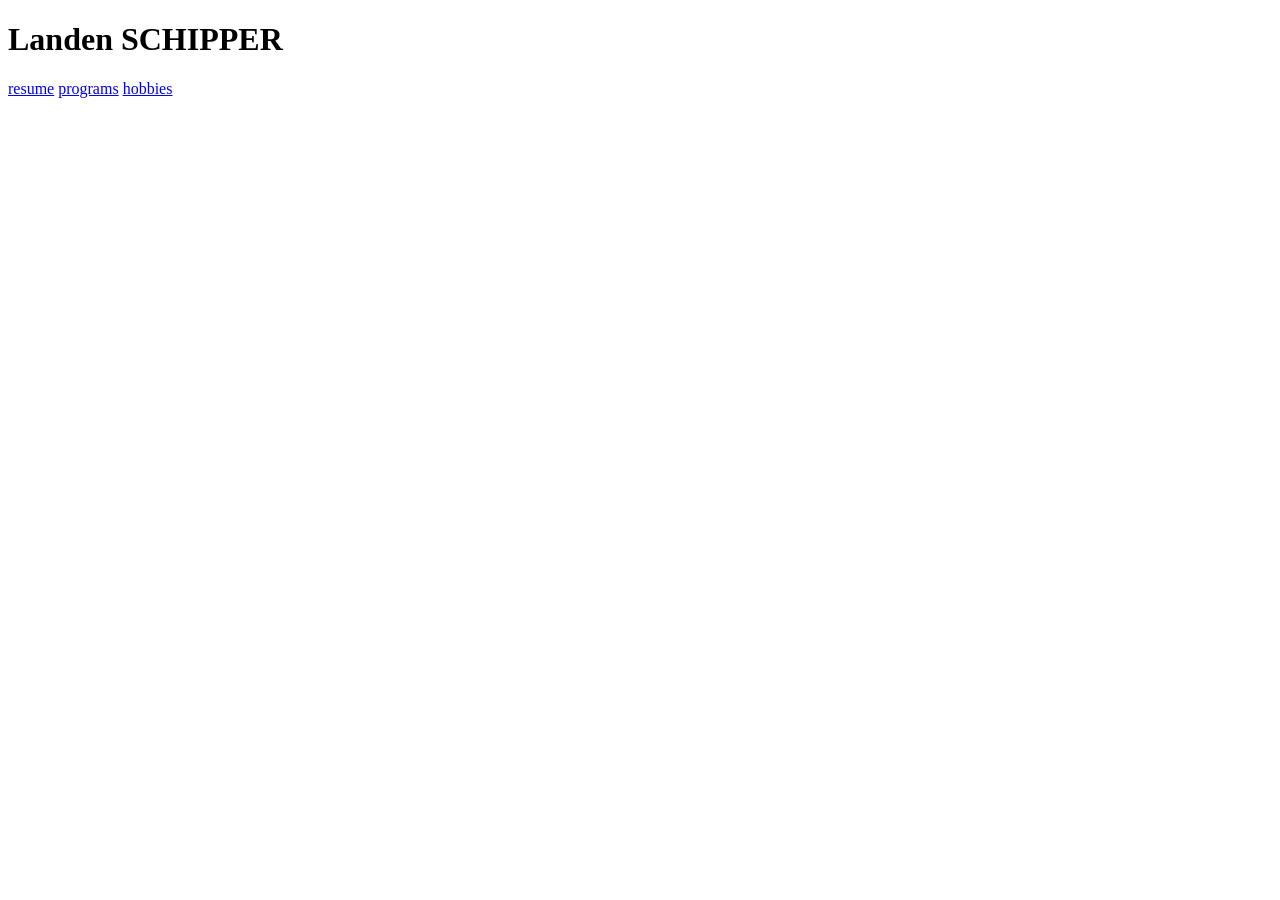
==== index.html @ ecf596b9 "finsihed" ====
<!DOCTYPE html>
<html>
    <head>
        <title>Landen SCHIPPER </title>
    </head>   
    <body> 
        <h1>Landen SCHIPPER </h1>
        <a href = "resume.html"> resume</a>
        <a href = "programs.html"> programs</a>
        <a href = "hobbies.html"> hobbies</a>
    </body>





</html>
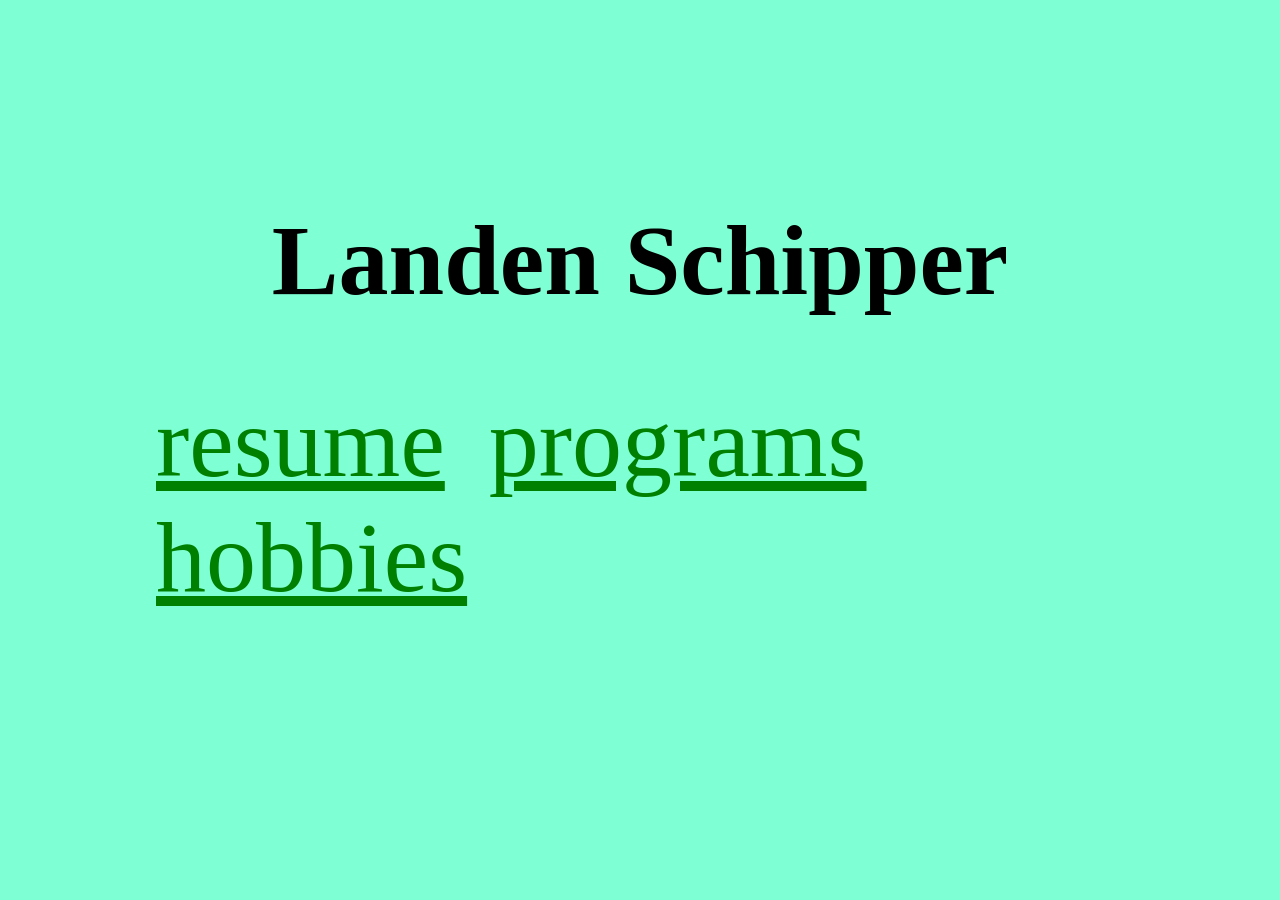
==== commit 888e6de7: "almost done" ====
--- a/index.html
+++ b/index.html
@@ -1,10 +1,25 @@
 <!DOCTYPE html>
 <html>
     <head>
+        <link rel="stylesheet" href="style.css">
+        <style>
+        
+            a:link {
+    color: green;
+    background-color: transparent;
+    text-decoration: underline;
+    font-size: 100px;
+    text-align: center;
+    ;padding: 10px;
+    margin: 10px;
+    }
+        </style>
+
         <title>Landen SCHIPPER </title>
     </head>   
-    <body> 
-        <h1>Landen SCHIPPER </h1>
+    <body style="background-color: aquamarine; ; padding: 10%;"> 
+        <h1 style="text-align: center;font-size: 100px;font-family: 'Times New Roman', Times, serif;">Landen Schipper </h1>
+        <tr>
         <a href = "resume.html"> resume</a>
         <a href = "programs.html"> programs</a>
         <a href = "hobbies.html"> hobbies</a>
--- a/style.css
+++ b/style.css
@@ -0,0 +1,45 @@
+h1{text-align: center;
+    font-family: wingdings;
+    font-size: 150;}
+
+    a:link {
+        color: green;
+        background-color: transparent;
+        text-decoration: underline;
+        font-size: 100px;
+        text-align: center;
+        ;padding: 10px;
+        margin: 10px;
+        }
+a:visited{
+    color: pink;
+    background-color: transparent;
+    text-decoration: underline;
+    }
+.program{margin:30%;
+color:bisque;
+font-size: 200;}
+
+
+#special{ color:aquamarine;
+text-decoration: wavy;}
+.vscrolling_container { height: 100%; overflow: auto; }
+
+.border {
+    border: 1px solid black;
+ }
+ .margin {
+    margin: 5px;
+ }1
+ #one {
+    width: 100%;
+    height: 100%;
+ }
+ #two {
+    width: 100%;
+    height: 50px;
+ }
+ #three {
+    width: 100px;
+    height: 100%;
+ }
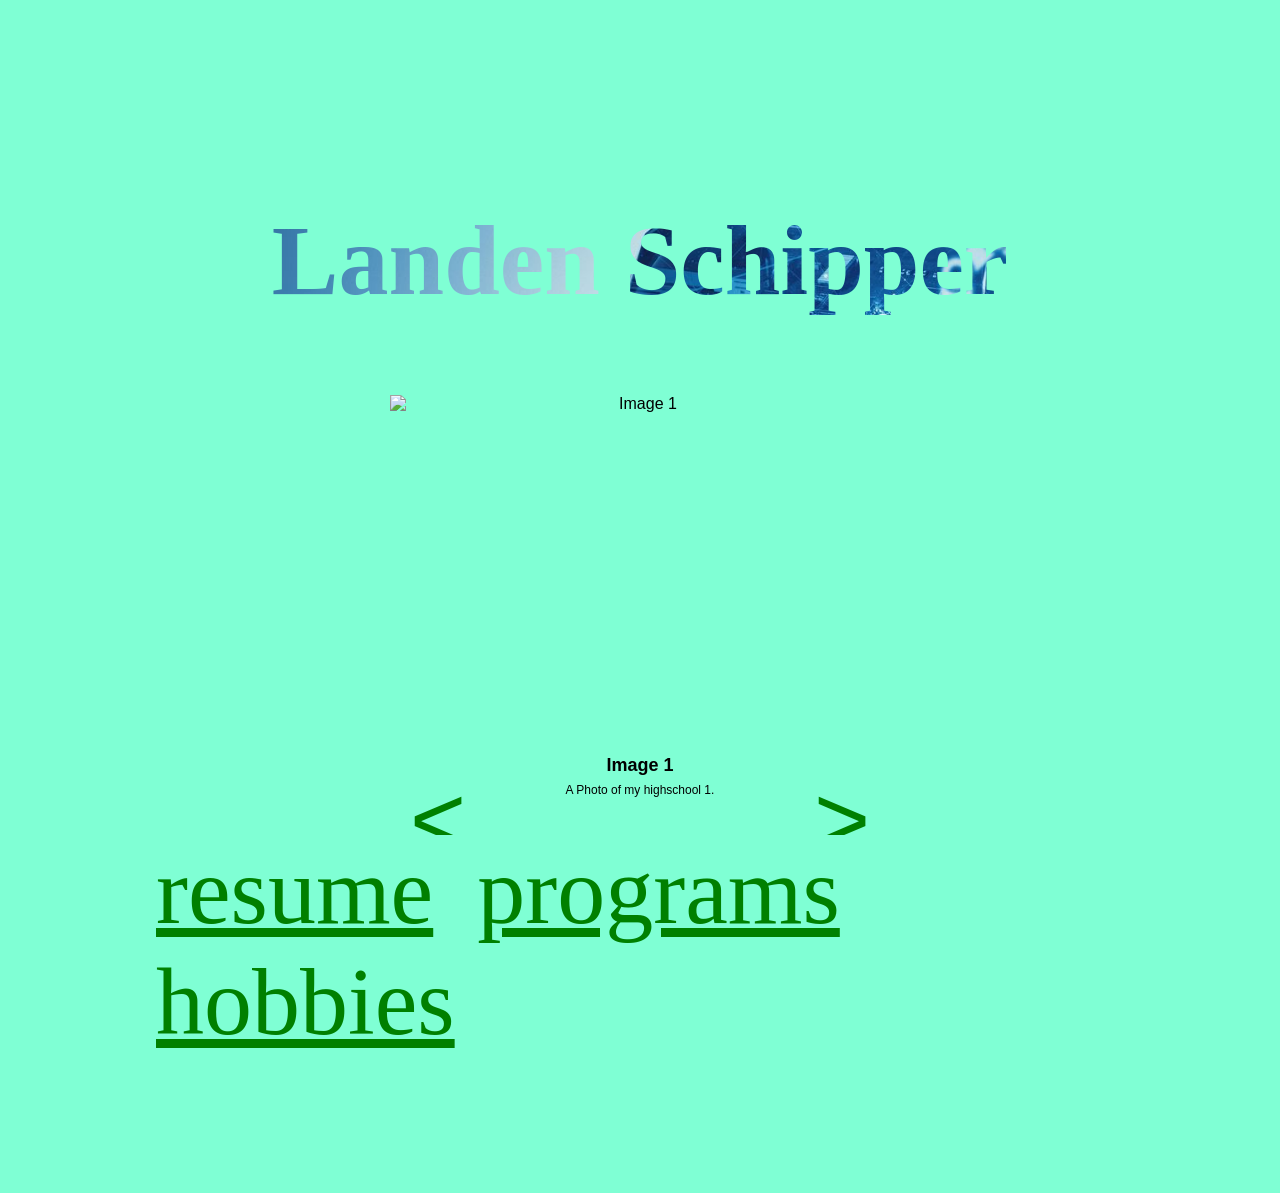
==== commit 618f2469: "FINISHED" ====
--- a/index.html
+++ b/index.html
@@ -3,12 +3,11 @@
     <head>
         <link rel="stylesheet" href="style.css">
         <style>
-        
             a:link {
     color: green;
     background-color: transparent;
     text-decoration: underline;
-    font-size: 100px;
+    font-size: 600%;
     text-align: center;
     ;padding: 10px;
     margin: 10px;
@@ -16,9 +15,38 @@
         </style>
 
         <title>Landen SCHIPPER </title>
+
     </head>   
     <body style="background-color: aquamarine; ; padding: 10%;"> 
-        <h1 style="text-align: center;font-size: 100px;font-family: 'Times New Roman', Times, serif;">Landen Schipper </h1>
+        <h1 style="text-align: center;
+        font-size: 100px;
+        font-family: 'Times New Roman', Times, serif;
+        background-image: url(mask.jpg);
+        background-size: cover;
+        background-clip: text;
+        -webkit-background-clip: text; 
+        color: transparent;"> Landen Schipper 
+         </h1>
+        <div id="gallerywrapper">
+            <div id="gallery">
+                <div id="pic1">
+                    <img src="https://www.austinisd.org/sites/default/files/schools/campus-images/AustinHS-6632.jpg" height="350" width="500" alt="Image 1">
+                    <a class="previous" href="#pic5">&lt;</a>
+                    <a class="next" href="#pic2">&gt;</a>
+                    <h3>Image 1</h3>
+                    <p>A Photo of my highschool 1.</p>
+                </div>
+                <div id="pic2">
+                    <img src="IMG_20240423_133915.jpg" height="350" width="500" alt="Image 2">
+                    <a class="previous" href="#pic1">&lt;</a>
+                    <a class="next" href="#pic3">&gt;</a>
+                    <h3>Image 2</h3>
+                    <p>A photo of me 2.</p>
+                </div>
+                
+            </div>
+        </div>
+        
         <tr>
         <a href = "resume.html"> resume</a>
         <a href = "programs.html"> programs</a>
--- a/style.css
+++ b/style.css
@@ -1,16 +1,16 @@
 h1{text-align: center;
-    font-family: wingdings;
+    font-family: sans-serif;
     font-size: 150;}
 
-    a:link {
-        color: green;
-        background-color: transparent;
-        text-decoration: underline;
-        font-size: 100px;
-        text-align: center;
-        ;padding: 10px;
-        margin: 10px;
-        }
+.link {
+   color: green;
+   background-color: transparent;
+   text-decoration: underline;
+   font-size: 100px;
+   text-align: center;
+   ;padding: 10px;
+   margin: 10px;
+   }
 a:visited{
     color: pink;
     background-color: transparent;
@@ -25,21 +25,111 @@
 text-decoration: wavy;}
 .vscrolling_container { height: 100%; overflow: auto; }
 
-.border {
-    border: 1px solid black;
+.div1 {
+   display: flex;
+   border: 1px solid #ccc;
+   padding: 1%;
+   margin: 1%;
+   box-shadow: inset 2px 5px 20px #555;
+   border-radius: 10;
+   background-color: rgb(231, 185, 129);
  }
- .margin {
-    margin: 5px;
- }1
- #one {
-    width: 100%;
-    height: 100%;
+
+ .div2 {
+   border: 1px solid #ccc;
+   padding: 2%;
+   background-color: rgb(92, 160, 254);
+   text-align: center;
+   margin: 1%;
+   width:48%;
+   color: rgb(201, 76, 76);
  }
- #two {
-    width: 100%;
-    height: 50px;
- }
- #three {
-    width: 100px;
-    height: 100%;
- }
+ #gallerywrapper {
+  width:640px;
+  height:450px;
+  margin:0 auto;
+  position:relative;
+  font-family:verdana, arial, sans-serif;
+} 
+
+#gallerywrapper #gallery {
+  position:absolute;
+  left:0;
+  top:0;
+  height:450px;
+  width:640px;
+  overflow:hidden;
+  text-align:center;
+} 
+
+#gallerywrapper #gallery div {
+  width:640px; height:900px; 
+  padding-top:10px; 
+  position:relative;
+} 
+
+#gallerywrapper #gallery div img {
+  clear:both; 
+  display:block; 
+  margin:0 auto; 
+  border:0;
+} 
+
+#gallerywrapper #gallery div h3 {
+  padding:10px 0 0 0; 
+  margin:0; 
+  font-size:18px;
+} 
+
+#gallerywrapper #gallery div p {
+  padding:5px 0; 
+  margin:0; 
+  font-size:12px; 
+  line-height:18px;
+} 
+
+#gallery .previous{ 
+  display:inline;
+  float:left;
+  margin-left:80px;
+  text-decoration:none;
+} 
+
+#gallery .next{ 
+  display:inline;
+  float:right;
+  margin-right:80px;
+  text-decoration:none;
+}
+
+
+.panel {
+  background-color: grey;
+  width: 100%;
+  height: 4%;
+  position: relative;
+  border: 1px solid black;
+}
+.nav {
+  padding: 0;
+  margin: 0;
+  
+  /* add the following */
+  width:100%;
+  display:flex; 
+  flex-direction:row;
+}
+
+.buttons {
+  display: block;
+  padding: 0px 20px;
+  height: 40px;
+  background-color: #666666;
+  border-right: 1px solid black;
+  border-bottom: 1px solid black;
+  text-align: center;
+  line-height: 40px;
+  
+  /* remove your width and float and add the following */
+  flex-grow:1;
+}
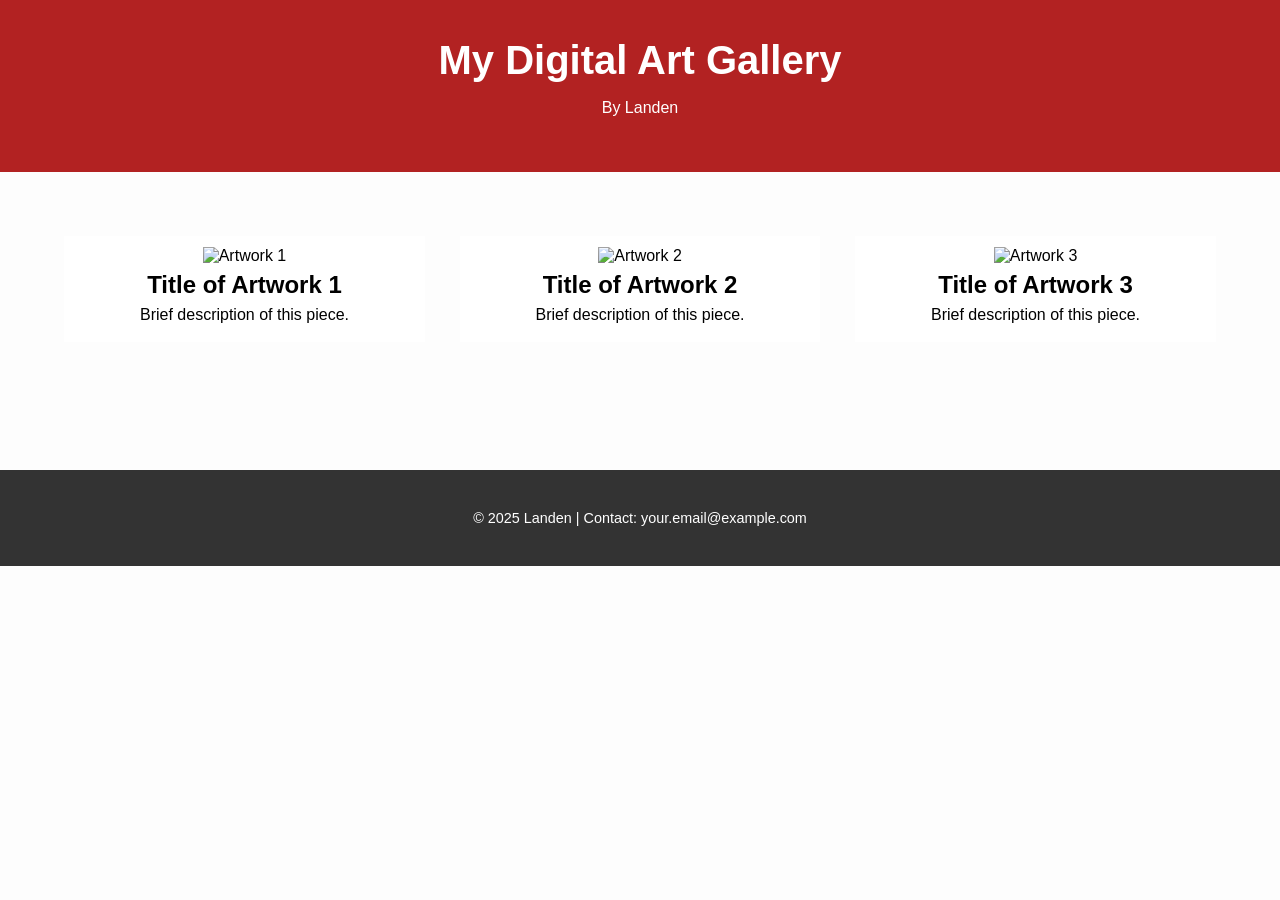
==== commit 293fca8e: "Update index.html" ====
--- a/index.html
+++ b/index.html
@@ -1,60 +1,92 @@
 <!DOCTYPE html>
-<html>
-    <head>
-        <link rel="stylesheet" href="style.css">
-        <style>
-            a:link {
-    color: green;
-    background-color: transparent;
-    text-decoration: underline;
-    font-size: 600%;
-    text-align: center;
-    ;padding: 10px;
-    margin: 10px;
+<html lang="en">
+<head>
+  <meta charset="UTF-8">
+  <title>My Art Gallery</title>
+  <style>
+    body {
+      font-family: Arial, sans-serif;
+      background: #fdfdfd;
+      margin: 0;
+      padding: 0;
     }
-        </style>
+    header {
+      background: #b22222;
+      color: white;
+      text-align: center;
+      padding: 3%; /* responsive padding */
+    }
+    h1 {
+      margin: 0;
+      font-size: 250%; /* scales with window */
+    }
+    .gallery {
+      display: grid;
+      grid-template-columns: repeat(auto-fit, minmax(25%, 1fr)); /* responsive columns */
+      gap: 3%; /* spacing between items */
+      padding: 5%; /* responsive padding */
+    }
+    .artwork {
+      border: 0.5% solid #ccc;
+      padding: 3%;
+      background: white;
+      text-align: center;
+      box-shadow: 0.5% 0.5% 1% rgba(0,0,0,0.1);
+    }
+    .artwork img {
+      width: 90%; /* scales image to container */
+      height: auto;
+    }
+    .artwork h2 {
+      font-size: 150%;
+      margin: 2% 0;
+    }
+    .artwork p {
+      font-size: 100%;
+      margin: 2% 0;
+    }
+    footer {
+      background: #333;
+      color: white;
+      text-align: center;
+      padding: 2%;
+      margin-top: 5%;
+      font-size: 90%;
+    }
+  </style>
+</head>
+<body>
+  <header>
+    <h1>My Digital Art Gallery</h1>
+    <p>By Landen</p>
+  </header>
 
-        <title>Landen SCHIPPER </title>
+  <section class="gallery">
+    <div class="artwork">
+      <img src="images/art1.jpg" alt="Artwork 1">
+      <h2>Title of Artwork 1</h2>
+      <p>Brief description of this piece.</p>
+    </div>
+    <div class="artwork">
+      <img src="images/art2.jpg" alt="Artwork 2">
+      <h2>Title of Artwork 2</h2>
+      <p>Brief description of this piece.</p>
+    </div>
+    <div class="artwork">
+      <img src="images/art3.jpg" alt="Artwork 3">
+      <h2>Title of Artwork 3</h2>
+      <p>Brief description of this piece.</p>
+    </div>
+  </section>
 
-    </head>   
-    <body style="background-color: aquamarine; ; padding: 10%;"> 
-        <h1 style="text-align: center;
-        font-size: 100px;
-        font-family: 'Times New Roman', Times, serif;
-        background-image: url(mask.jpg);
-        background-size: cover;
-        background-clip: text;
-        -webkit-background-clip: text; 
-        color: transparent;"> Landen Schipper 
-         </h1>
-        <div id="gallerywrapper">
-            <div id="gallery">
-                <div id="pic1">
-                    <img src="https://www.austinisd.org/sites/default/files/schools/campus-images/AustinHS-6632.jpg" height="350" width="500" alt="Image 1">
-                    <a class="previous" href="#pic5">&lt;</a>
-                    <a class="next" href="#pic2">&gt;</a>
-                    <h3>Image 1</h3>
-                    <p>A Photo of my highschool 1.</p>
-                </div>
-                <div id="pic2">
-                    <img src="IMG_20240423_133915.jpg" height="350" width="500" alt="Image 2">
-                    <a class="previous" href="#pic1">&lt;</a>
-                    <a class="next" href="#pic3">&gt;</a>
-                    <h3>Image 2</h3>
-                    <p>A photo of me 2.</p>
-                </div>
-                
-            </div>
-        </div>
-        
-        <tr>
-        <a href = "resume.html"> resume</a>
-        <a href = "programs.html"> programs</a>
-        <a href = "hobbies.html"> hobbies</a>
-    </body>
+  <footer>
+    <p>© 2025 Landen | Contact: your.email@example.com</p>
+  </footer>
+</body>
+</html>
 
 
 
 
 
-</html>+</html>
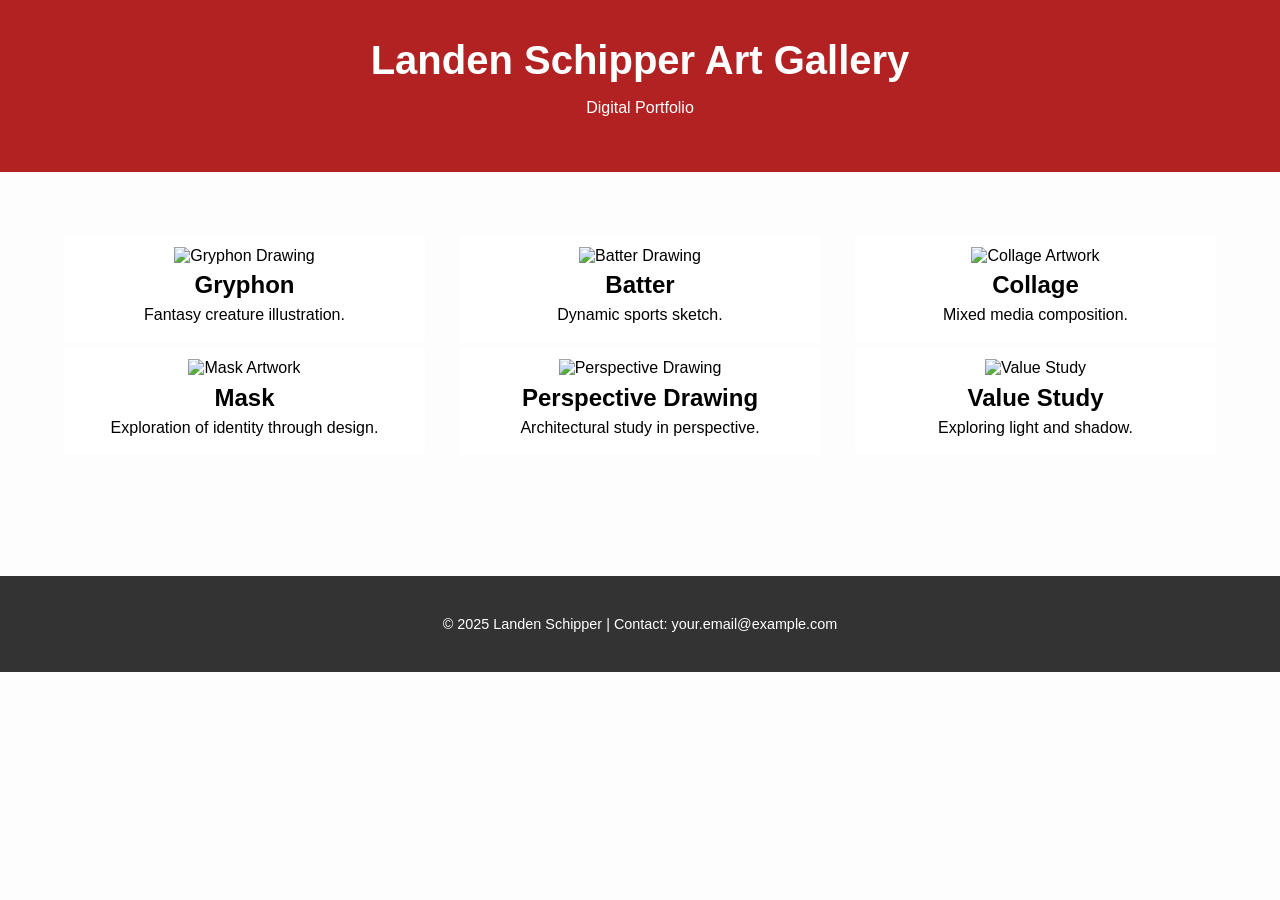
==== commit 3329596e: "Update index.html" ====
--- a/index.html
+++ b/index.html
@@ -2,7 +2,7 @@
 <html lang="en">
 <head>
   <meta charset="UTF-8">
-  <title>My Art Gallery</title>
+  <title>Landen Schipper Art Gallery</title>
   <style>
     body {
       font-family: Arial, sans-serif;
@@ -14,17 +14,17 @@
       background: #b22222;
       color: white;
       text-align: center;
-      padding: 3%; /* responsive padding */
+      padding: 3%;
     }
     h1 {
       margin: 0;
-      font-size: 250%; /* scales with window */
+      font-size: 250%;
     }
     .gallery {
       display: grid;
-      grid-template-columns: repeat(auto-fit, minmax(25%, 1fr)); /* responsive columns */
-      gap: 3%; /* spacing between items */
-      padding: 5%; /* responsive padding */
+      grid-template-columns: repeat(auto-fit, minmax(25%, 1fr));
+      gap: 3%;
+      padding: 5%;
     }
     .artwork {
       border: 0.5% solid #ccc;
@@ -34,7 +34,7 @@
       box-shadow: 0.5% 0.5% 1% rgba(0,0,0,0.1);
     }
     .artwork img {
-      width: 90%; /* scales image to container */
+      width: 90%;
       height: auto;
     }
     .artwork h2 {
@@ -57,36 +57,45 @@
 </head>
 <body>
   <header>
-    <h1>My Digital Art Gallery</h1>
-    <p>By Landen</p>
+    <h1>Landen Schipper Art Gallery</h1>
+    <p>Digital Portfolio</p>
   </header>
 
   <section class="gallery">
     <div class="artwork">
-      <img src="images/art1.jpg" alt="Artwork 1">
-      <h2>Title of Artwork 1</h2>
-      <p>Brief description of this piece.</p>
+      <img src="images/Gryphon.jpg" alt="Gryphon Drawing">
+      <h2>Gryphon</h2>
+      <p>Fantasy creature illustration.</p>
     </div>
     <div class="artwork">
-      <img src="images/art2.jpg" alt="Artwork 2">
-      <h2>Title of Artwork 2</h2>
-      <p>Brief description of this piece.</p>
+      <img src="images/batter.jpg" alt="Batter Drawing">
+      <h2>Batter</h2>
+      <p>Dynamic sports sketch.</p>
     </div>
     <div class="artwork">
-      <img src="images/art3.jpg" alt="Artwork 3">
-      <h2>Title of Artwork 3</h2>
-      <p>Brief description of this piece.</p>
+      <img src="images/collage.jpg" alt="Collage Artwork">
+      <h2>Collage</h2>
+      <p>Mixed media composition.</p>
+    </div>
+    <div class="artwork">
+      <img src="images/mask.jpg" alt="Mask Artwork">
+      <h2>Mask</h2>
+      <p>Exploration of identity through design.</p>
+    </div>
+    <div class="artwork">
+      <img src="images/perspective drawing.jpg" alt="Perspective Drawing">
+      <h2>Perspective Drawing</h2>
+      <p>Architectural study in perspective.</p>
+    </div>
+    <div class="artwork">
+      <img src="images/value.jpg" alt="Value Study">
+      <h2>Value Study</h2>
+      <p>Exploring light and shadow.</p>
     </div>
   </section>
 
   <footer>
-    <p>© 2025 Landen | Contact: your.email@example.com</p>
+    <p>© 2025 Landen Schipper | Contact: your.email@example.com</p>
   </footer>
 </body>
 </html>
-
-
-
-
-
-</html>
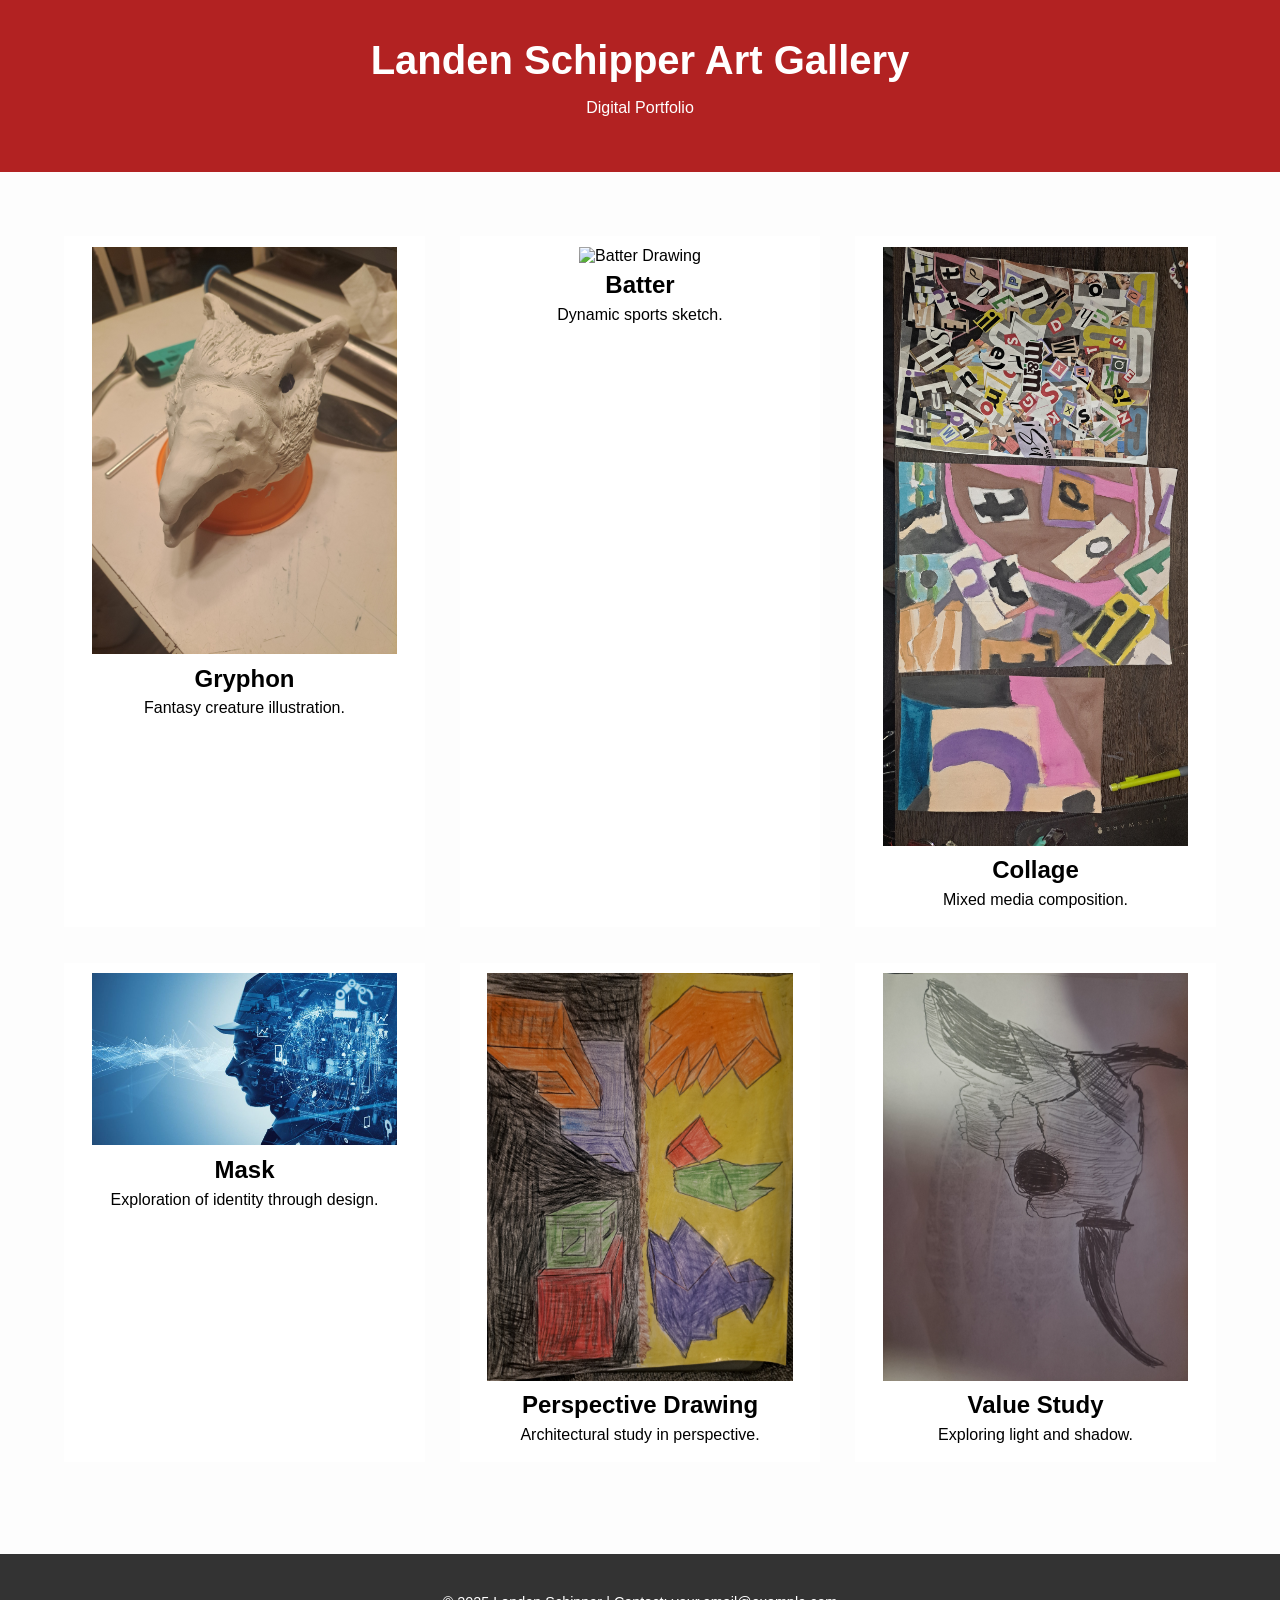
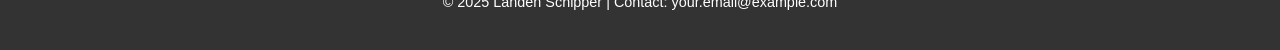
==== commit 5d5c4b9b: "Update index.html" ====
--- a/index.html
+++ b/index.html
@@ -63,7 +63,7 @@
 
   <section class="gallery">
     <div class="artwork">
-      <img src="images/Gryphon.jpg" alt="Gryphon Drawing">
+      <img src="Gryphon.jpg" alt="Gryphon Drawing">
       <h2>Gryphon</h2>
       <p>Fantasy creature illustration.</p>
     </div>
@@ -73,22 +73,22 @@
       <p>Dynamic sports sketch.</p>
     </div>
     <div class="artwork">
-      <img src="images/collage.jpg" alt="Collage Artwork">
+      <img src="collage.jpg" alt="Collage Artwork">
       <h2>Collage</h2>
       <p>Mixed media composition.</p>
     </div>
     <div class="artwork">
-      <img src="images/mask.jpg" alt="Mask Artwork">
+      <img src="mask.jpg" alt="Mask Artwork">
       <h2>Mask</h2>
       <p>Exploration of identity through design.</p>
     </div>
     <div class="artwork">
-      <img src="images/perspective drawing.jpg" alt="Perspective Drawing">
+      <img src="perspective drawing.jpg" alt="Perspective Drawing">
       <h2>Perspective Drawing</h2>
       <p>Architectural study in perspective.</p>
     </div>
     <div class="artwork">
-      <img src="images/value.jpg" alt="Value Study">
+      <img src="value.jpg" alt="Value Study">
       <h2>Value Study</h2>
       <p>Exploring light and shadow.</p>
     </div>
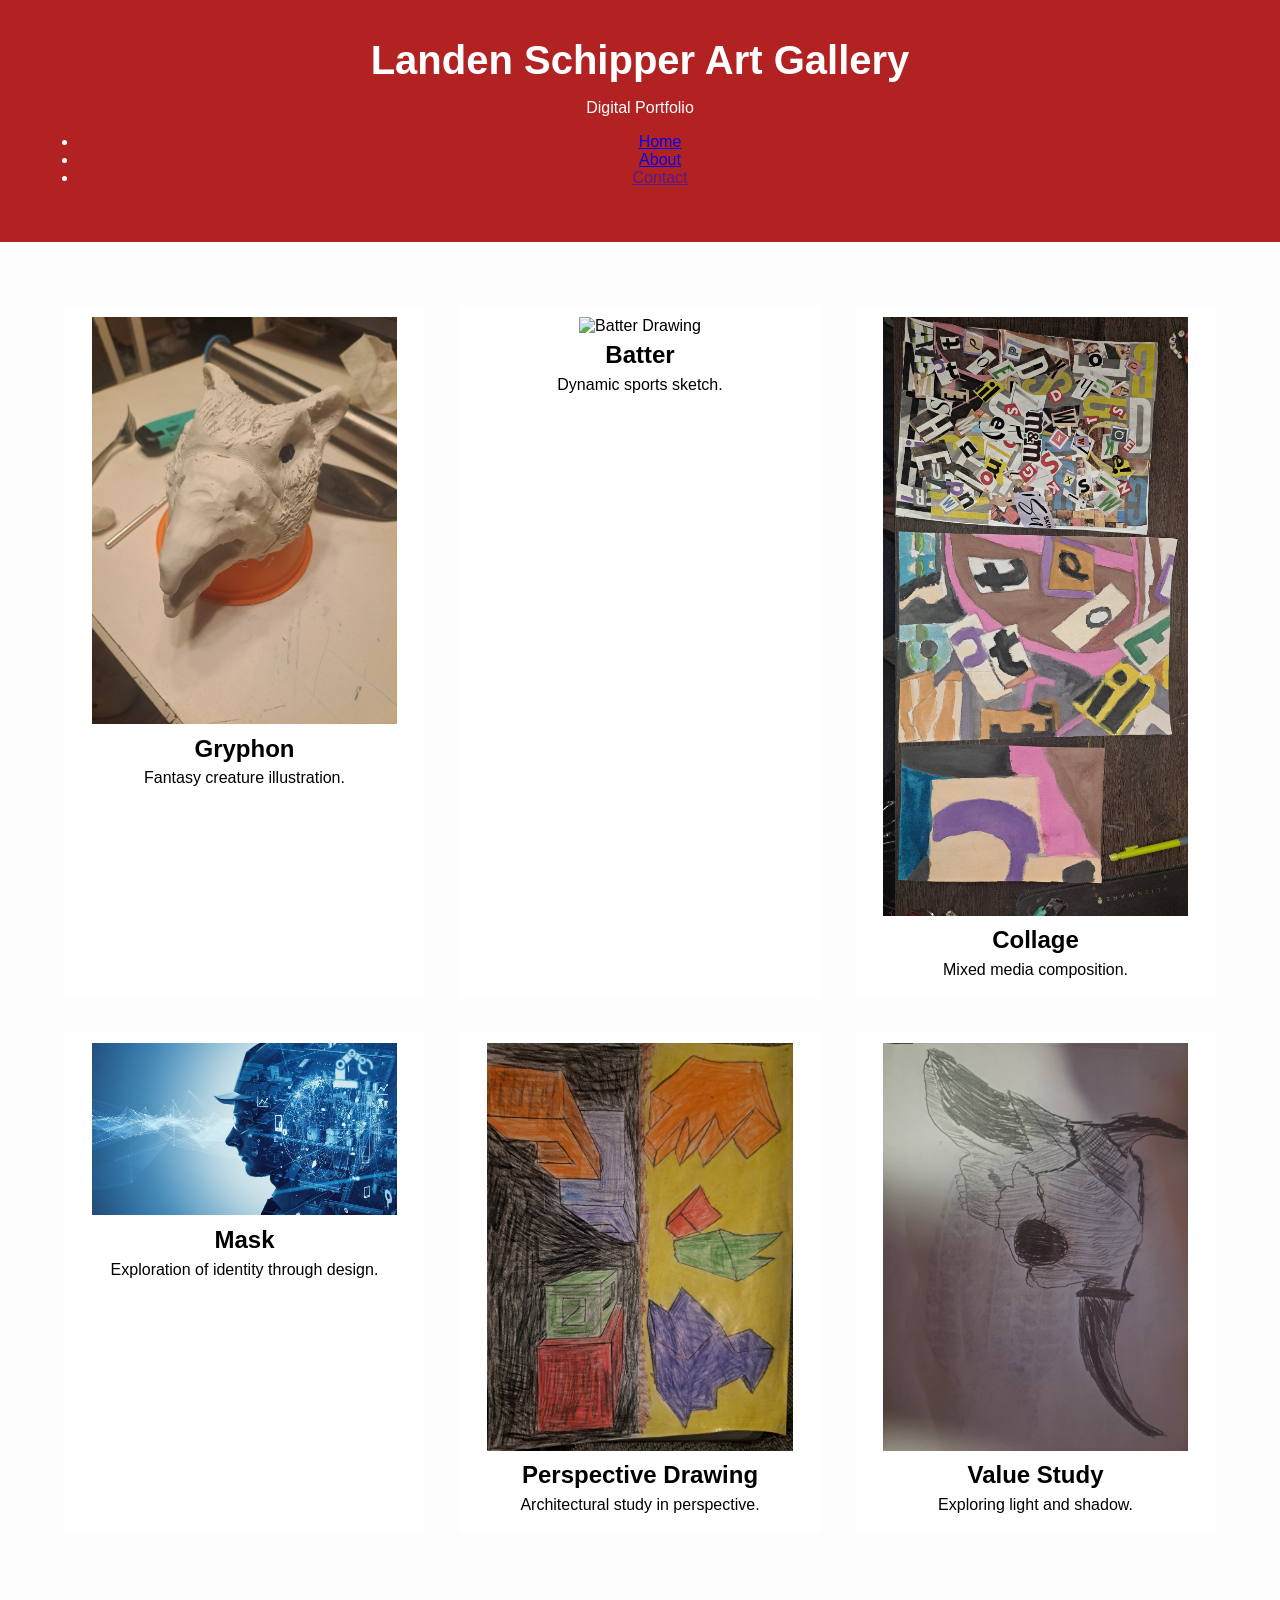
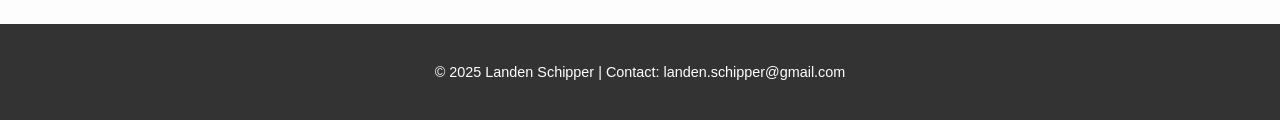
==== commit 9fa2221d: "Update index.html" ====
--- a/index.html
+++ b/index.html
@@ -55,12 +55,18 @@
     }
   </style>
 </head>
-<body>
+<body> 
   <header>
-    <h1>Landen Schipper Art Gallery</h1>
-    <p>Digital Portfolio</p>
-  </header>
-
+        <h1>Landen Schipper Art Gallery</h1>
+        <p>Digital Portfolio</p>
+        <nav>
+            <ul>
+                <li><a href="Home">Home</a></li>
+                <li><a href="Value.html">About</a></li>
+                <li><a href="">Contact</a></li>
+            </ul>
+        </nav>
+    </header>
   <section class="gallery">
     <div class="artwork">
       <img src="Gryphon.jpg" alt="Gryphon Drawing">
@@ -95,7 +101,7 @@
   </section>
 
   <footer>
-    <p>© 2025 Landen Schipper | Contact: your.email@example.com</p>
+    <p>© 2025 Landen Schipper | Contact: landen.schipper@gmail.com</p>
   </footer>
 </body>
 </html>
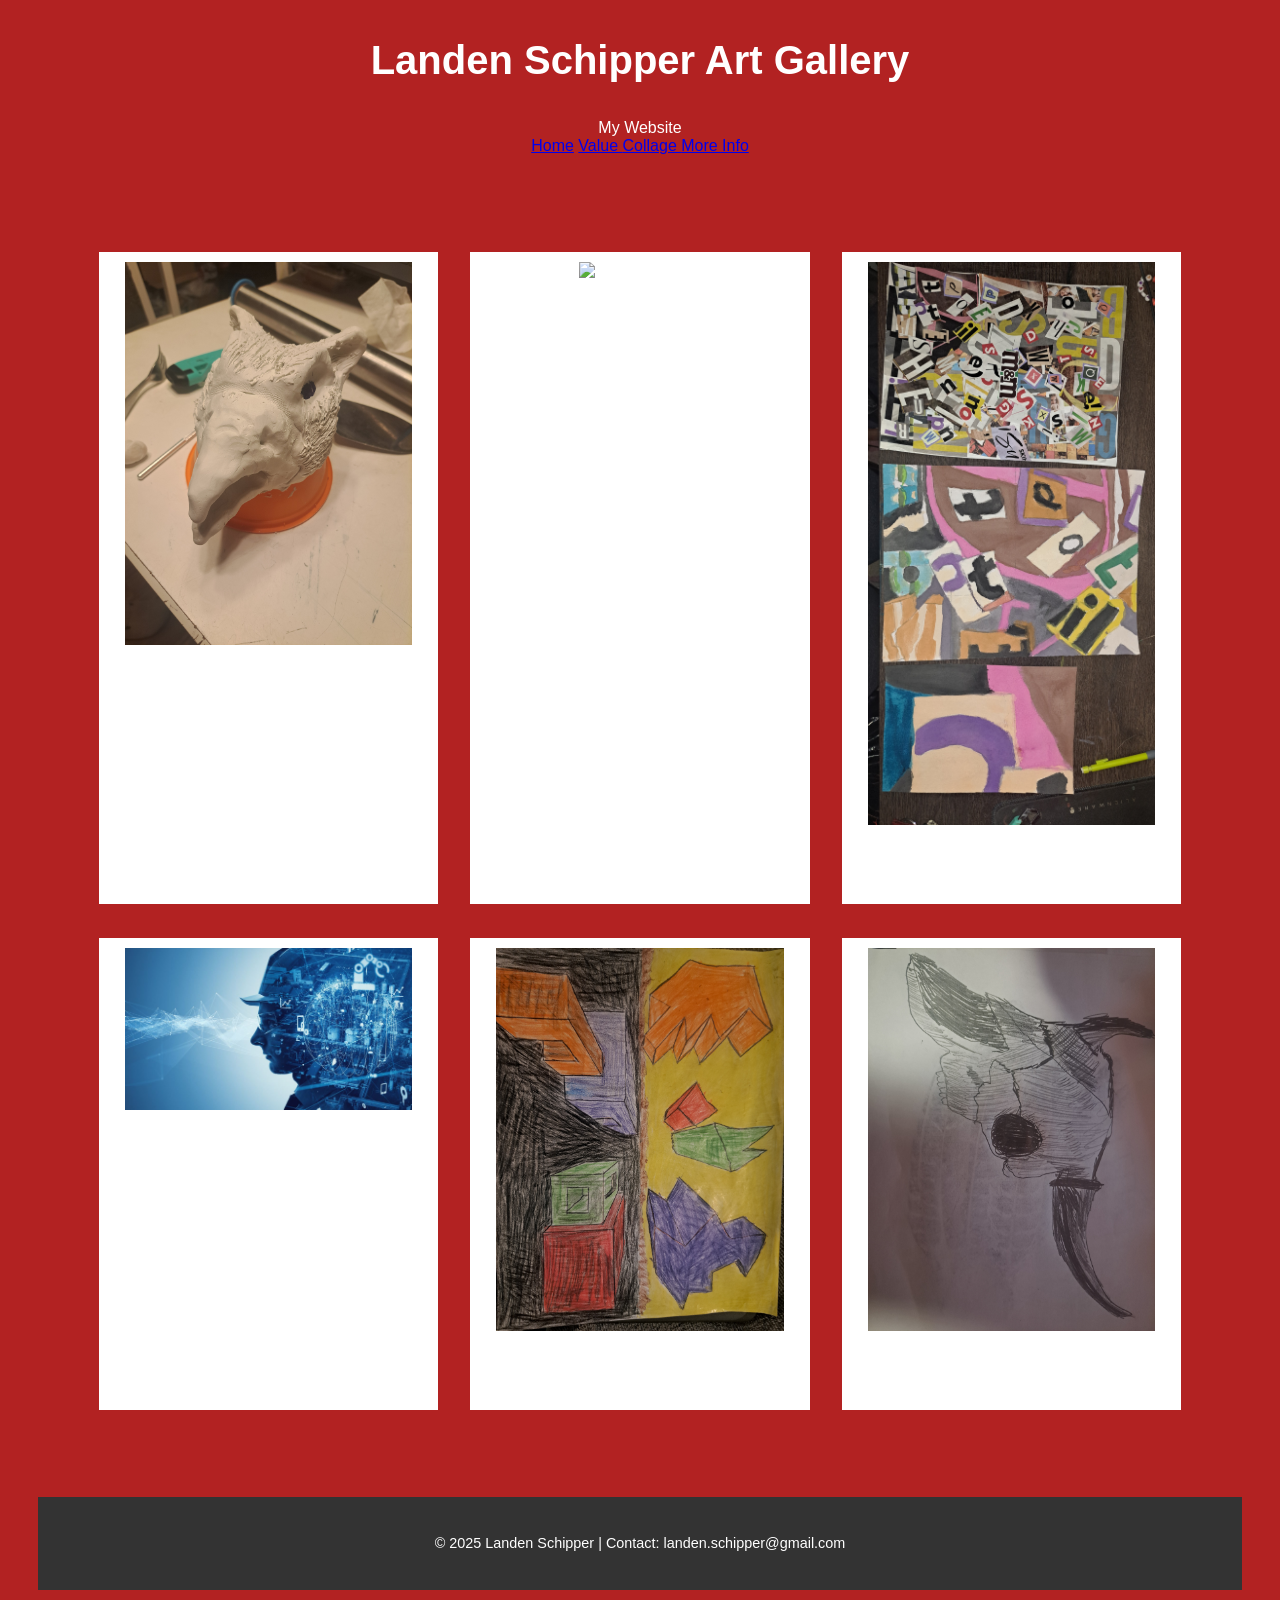
==== commit d51bef59: "Update index.html" ====
--- a/index.html
+++ b/index.html
@@ -58,13 +58,17 @@
 <body> 
   <header>
         <h1>Landen Schipper Art Gallery</h1>
-        <p>Digital Portfolio</p>
-        <nav>
-            <ul>
-                <li><a href="Home">Home</a></li>
-                <li><a href="Value.html">About</a></li>
-                <li><a href="">Contact</a></li>
-            </ul>
+         <header class="head-bar">
+        <div class="Landennschipper">My Website</div>
+        <nav class="nav-links">
+            <!-- Link to index.html -->
+            <a href="index.html" class="nav-button">Home</a>
+            <!-- Link to about.html -->
+            <a href="Value.html" class="nav-button">Value </a>
+            <!-- Link to contact.html -->
+            <a href="collage.html" class="nav-button">Collage </a>
+            <!-- Link to another_page.html -->
+            <a href="another_page.html" class="nav-button">More Info</a>
         </nav>
     </header>
   <section class="gallery">
